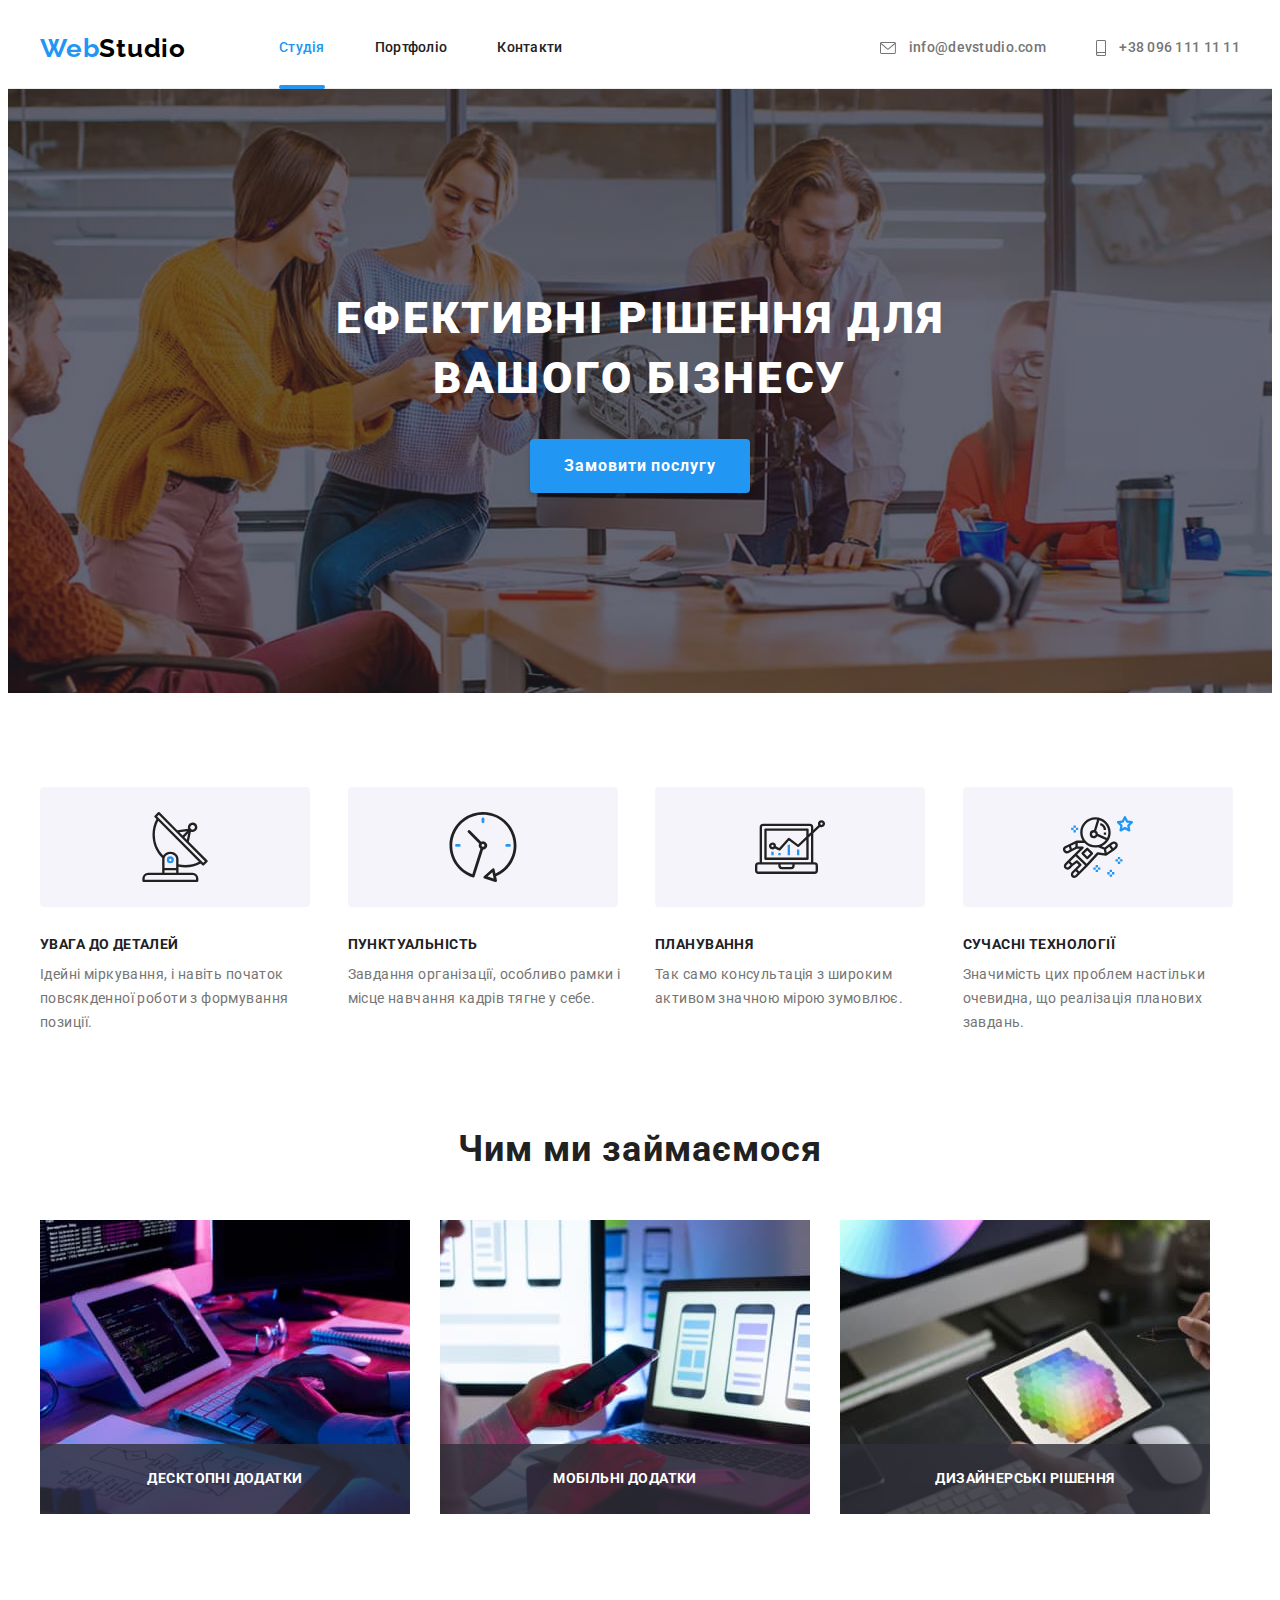
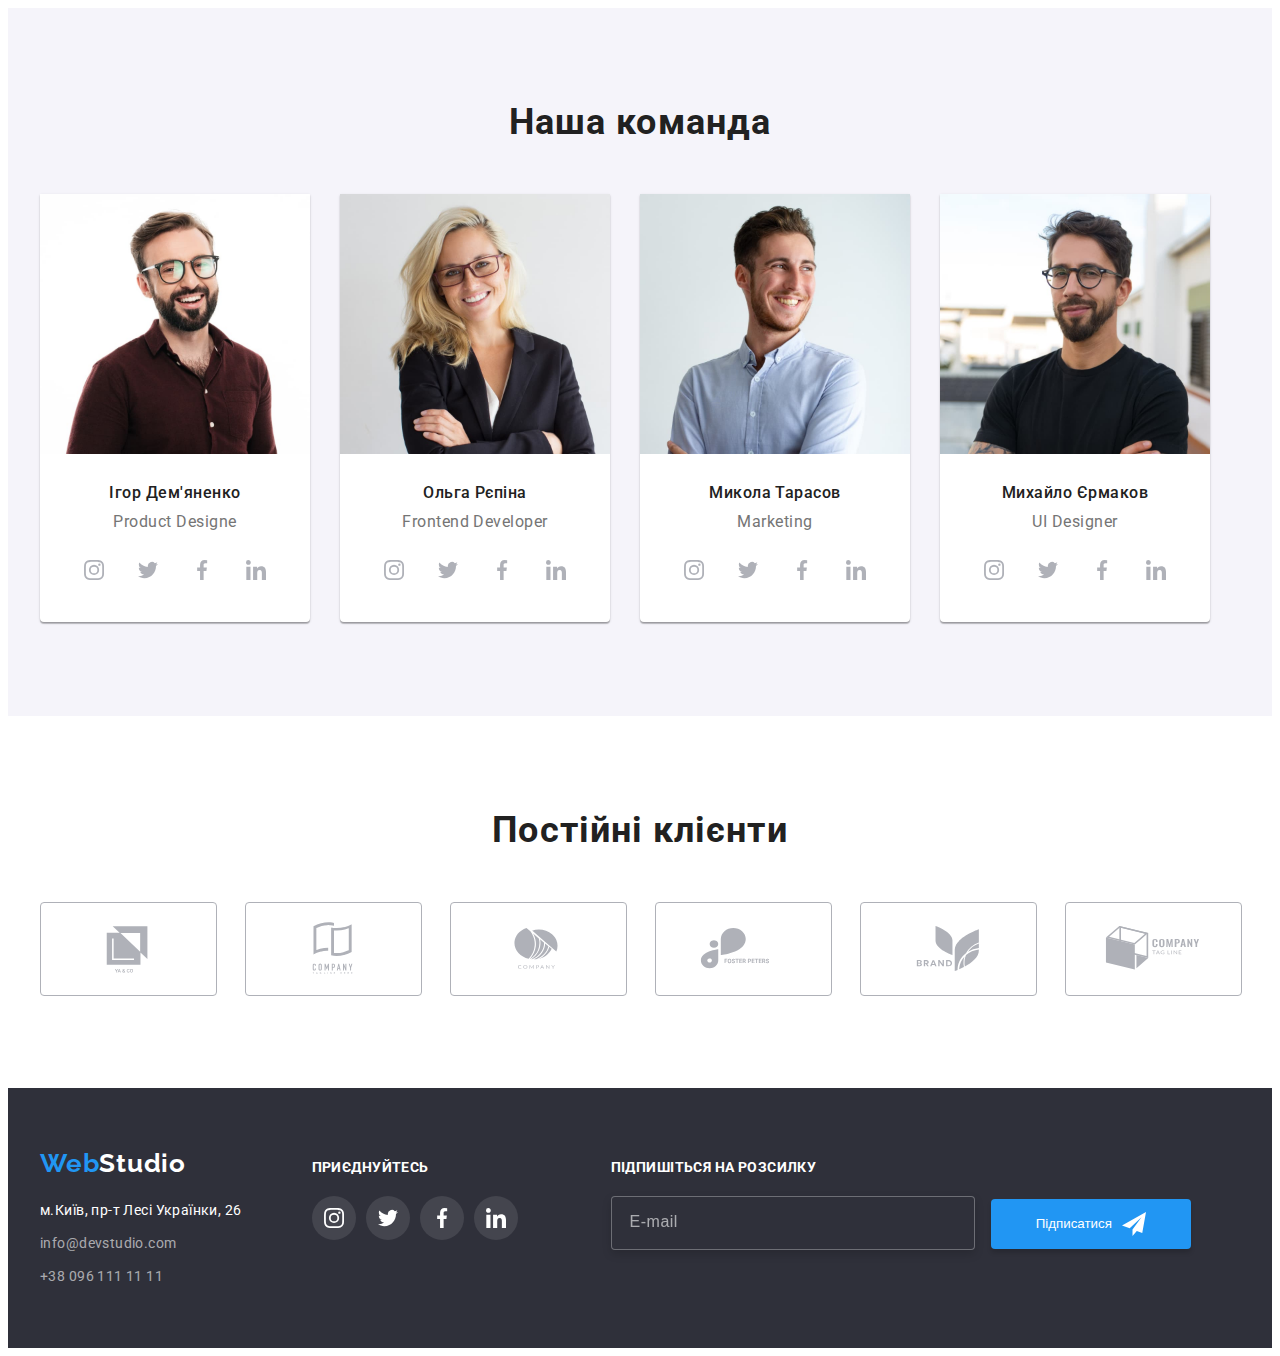
==== index.html @ 55f74453 "hw-06" ====
<!DOCTYPE html>
<html lang="uk">
  <head>
    <meta charset="UTF-8" />
    <meta http-equiv="X-UA-Compatible" content="IE=edge" />
    <meta name="viewport" content="width=device-width, initial-scale=1.0" />
    <title>Web Studio</title>
    <link
      href="https://fonts.googleapis.com/css2?family=Raleway:wght@700&family=Roboto:wght@400;500;700;900&display=swap"
      rel="stylesheet"
    />
    <link
      rel="stylesheet"
      href="https://cdnjs.cloudflare.com/ajax/libs/modern-normalize/1.1.0/modern-normalize.min.css"
      integrity="sha512-wpPYUAdjBVSE4KJnH1VR1HeZfpl1ub8YT/NKx4PuQ5NmX2tKuGu6U/JRp5y+Y8XG2tV+wKQpNHVUX03MfMFn9Q=="
      crossorigin="anonymous"
      referrerpolicy="no-referrer"
    />
    <link rel="stylesheet" href="./css/styles.css" />
  </head>

  <body>
    <header class="header">
      <div class="container header-container">
        <nav class="header-nav">
          <a href="./index.html" class="logo logo-header line">
            Web<span class="header-word">Studio</span></a
          >
          <ul class="site-nav list">
            <li><a href="./index.html" class="link current line">Студія</a></li>
            <li><a href="./portfolio.html" class="link line">Портфоліо</a></li>
            <li><a href="./contacts.html" class="link line">Контакти</a></li>
          </ul>
        </nav>
        <ul class="auth-nav list">
          <li>
            <a class="mail line" href="mailto:info@devstudio.com">
              <svg class="envelope" width="16" height="12">
                <use href="./imges/sprite.svg#icon-envelope"></use>
              </svg>
              info@devstudio.com</a
            >
          </li>
          <li>
            <a class="tel line" href="tel:+380961111111">
              <svg class="smartphone" width="10" height="16">
                <use href="./imges/sprite.svg#icon-smartphone"></use>
              </svg>
              +38 096 111 11 11</a
            >
          </li>
        </ul>
      </div>
    </header>
    <main>
      <section class="section hero">
        <div class="container">
          <h1 class="hero-title">Ефективні рішення для вашого бізнесу</h1>
          <button class="button-hero" type="button" data-modal-open>Замовити послугу</button>
        </div>
      </section>
      <section class="section">
        <div class="container">
          <h2 class="section-title visually-hidden">Наші переваги</h2>
          <ul class="feature-list list">
            <li class="feature-item">
              <div class="feature-icon">
                <svg class="icon">
                  <use href="./imges/sprite.svg#icon-antena"></use>
                </svg>
              </div>
              <h3 class="feature-title">УВАГА ДО ДЕТАЛЕЙ</h3>
              <p class="feature-text">
                Ідейні міркування, і навіть початок повсякденної роботи з формування позиції.
              </p>
            </li>
            <li class="feature-item">
              <div class="feature-icon">
                <svg class="icon">
                  <use href="./imges/sprite.svg#icon-clock"></use>
                </svg>
              </div>
              <h3 class="feature-title">ПУНКТУАЛЬНІСТЬ</h3>
              <p class="feature-text">
                Завдання організації, особливо рамки і місце навчання кадрів тягне у себе.
              </p>
            </li>
            <li class="feature-item">
              <div class="feature-icon">
                <svg class="icon">
                  <use href="./imges/sprite.svg#icon-diagram"></use>
                </svg>
              </div>
              <h3 class="feature-title">ПЛАНУВАННЯ</h3>
              <p class="feature-text">
                Так само консультація з широким активом значною мірою зумовлює.
              </p>
            </li>
            <li class="feature-item">
              <div class="feature-icon">
                <svg class="icon">
                  <use href="./imges/sprite.svg#icon-astronaut"></use>
                </svg>
              </div>
              <h3 class="feature-title">СУЧАСНІ ТЕХНОЛОГІЇ</h3>
              <p class="feature-text">
                Значимість цих проблем настільки очевидна, що реалізація планових завдань.
              </p>
            </li>
          </ul>
        </div>
      </section>
      <section class="section-work">
        <div class="container">
          <h2 class="section-title">Чим ми займаємося</h2>
          <ul class="work list">
            <li class="work-item">
              <img src="./imges/img-1.jpg" alt="Людина печатає на клавіатурі" width="370" />
              <div class="work-box">
                <p class="work-text">десктопні додатки</p>
              </div>
            </li>
            <li class="work-item">
              <img src="./imges/img-2.jpg" alt="Людина з телефоном" width="370" />
              <div class="work-box">
                <p class="work-text">мобільні додатки</p>
              </div>
            </li>
            <li class="work-item">
              <img src="./imges/img-3.jpg" alt="Людина працює з палитрою кольорів" width="370" />
              <div class="work-box">
                <p class="work-text">дизайнерські рішення</p>
              </div>
            </li>
          </ul>
        </div>
      </section>
      <section class="section section-team">
        <div class="container">
          <h2 class="section-title">Наша команда</h2>
          <ul class="team list">
            <li class="team-list">
              <img src="./imges/img-4.jpg" alt="Фото людини" width="270" />
              <div class="team-info">
                <h3 class="team-title">Ігор Дем'яненко</h3>
                <p class="team-text" lang="en">Product Designe</p>
                <ul class="team-social-list list">
                  <li class="team-social-item">
                    <a
                      href="#"
                      class="team-social-link line"
                      target="_blank"
                      rel="noopener noreferrer nofollow"
                    >
                      <svg class="team-social-icon" width="20" height="20">
                        <use href="./imges/sprite.svg#icon-instagram"></use>
                      </svg>
                    </a>
                  </li>
                  <li class="team-social-item">
                    <a
                      href="#"
                      class="team-social-link line"
                      target="_blank"
                      rel="noopener noreferrer nofollow"
                    >
                      <svg class="team-social-icon" width="20" height="20">
                        <use href="./imges/sprite.svg#icon-twitter"></use>
                      </svg>
                    </a>
                  </li>
                  <li class="team-social-item">
                    <a
                      href="#"
                      class="team-social-link line"
                      target="_blank"
                      rel="noopener noreferrer nofollow"
                    >
                      <svg class="team-social-icon" width="20" height="20">
                        <use href="./imges/sprite.svg#icon-facebook"></use>
                      </svg>
                    </a>
                  </li>
                  <li class="team-social-item">
                    <a
                      href="#"
                      class="team-social-link line"
                      target="_blank"
                      rel="noopener noreferrer nofollow"
                    >
                      <svg class="team-social-icon" width="20" height="20">
                        <use href="./imges/sprite.svg#icon-linkedin"></use>
                      </svg>
                    </a>
                  </li>
                </ul>
              </div>
            </li>
            <li class="team-list">
              <img src="./imges/img-5.jpg" alt="Фото людини" width="270" />
              <div class="team-info">
                <h3 class="team-title">Ольга Рєпіна</h3>
                <p class="team-text" lang="en">Frontend Developer</p>
                <ul class="team-social-list list">
                  <li class="team-social-item">
                    <a
                      href="#"
                      class="team-social-link line"
                      target="_blank"
                      rel="noopener noreferrer nofollow"
                    >
                      <svg class="team-social-icon" width="20" height="20">
                        <use href="./imges/sprite.svg#icon-instagram"></use>
                      </svg>
                    </a>
                  </li>
                  <li class="team-social-item">
                    <a
                      href="#"
                      class="team-social-link line"
                      target="_blank"
                      rel="noopener noreferrer nofollow"
                    >
                      <svg class="team-social-icon" width="20" height="20">
                        <use href="./imges/sprite.svg#icon-twitter"></use>
                      </svg>
                    </a>
                  </li>
                  <li class="team-social-item">
                    <a
                      href="#"
                      class="team-social-link line"
                      target="_blank"
                      rel="noopener noreferrer nofollow"
                    >
                      <svg class="team-social-icon" width="20" height="20">
                        <use href="./imges/sprite.svg#icon-facebook"></use>
                      </svg>
                    </a>
                  </li>
                  <li class="team-social-item">
                    <a
                      href="#"
                      class="team-social-link line"
                      target="_blank"
                      rel="noopener noreferrer nofollow"
                    >
                      <svg class="team-social-icon" width="20" height="20">
                        <use href="./imges/sprite.svg#icon-linkedin"></use>
                      </svg>
                    </a>
                  </li>
                </ul>
              </div>
            </li>
            <li class="team-list">
              <img src="./imges/img-6.jpg" alt="Фото людини" width="270" />
              <div class="team-info">
                <h3 class="team-title">Микола Тарасов</h3>
                <p class="team-text" lang="en">Marketing</p>
                <ul class="team-social-list list">
                  <li class="team-social-item">
                    <a
                      href="#"
                      class="team-social-link line"
                      target="_blank"
                      rel="noopener noreferrer nofollow"
                    >
                      <svg class="team-social-icon" width="20" height="20">
                        <use href="./imges/sprite.svg#icon-instagram"></use>
                      </svg>
                    </a>
                  </li>
                  <li class="team-social-item">
                    <a
                      href="#"
                      class="team-social-link line"
                      target="_blank"
                      rel="noopener noreferrer nofollow"
                    >
                      <svg class="team-social-icon" width="20" height="20">
                        <use href="./imges/sprite.svg#icon-twitter"></use>
                      </svg>
                    </a>
                  </li>
                  <li class="team-social-item">
                    <a
                      href="#"
                      class="team-social-link line"
                      target="_blank"
                      rel="noopener noreferrer nofollow"
                    >
                      <svg class="team-social-icon" width="20" height="20">
                        <use href="./imges/sprite.svg#icon-facebook"></use>
                      </svg>
                    </a>
                  </li>
                  <li class="team-social-item">
                    <a
                      href="#"
                      class="team-social-link line"
                      target="_blank"
                      rel="noopener noreferrer nofollow"
                    >
                      <svg class="team-social-icon" width="20" height="20">
                        <use href="./imges/sprite.svg#icon-linkedin"></use>
                      </svg>
                    </a>
                  </li>
                </ul>
              </div>
            </li>
            <li class="team-list">
              <img src="./imges/img-7.jpg" alt="Фото людини" width="270" />
              <div class="team-info">
                <h3 class="team-title">Михайло Єрмаков</h3>
                <p class="team-text" lang="en">UI Designer</p>
                <ul class="team-social-list list">
                  <li class="team-social-item">
                    <a
                      href="#"
                      class="team-social-link line"
                      target="_blank"
                      rel="noopener noreferrer nofollow"
                    >
                      <svg class="team-social-icon" width="20" height="20">
                        <use href="./imges/sprite.svg#icon-instagram"></use>
                      </svg>
                    </a>
                  </li>
                  <li class="team-social-item">
                    <a
                      href="#"
                      class="team-social-link line"
                      target="_blank"
                      rel="noopener noreferrer nofollow"
                    >
                      <svg class="team-social-icon" width="20" height="20">
                        <use href="./imges/sprite.svg#icon-twitter"></use>
                      </svg>
                    </a>
                  </li>
                  <li class="team-social-item">
                    <a
                      href="#"
                      class="team-social-link line"
                      target="_blank"
                      rel="noopener noreferrer nofollow"
                    >
                      <svg class="team-social-icon" width="20" height="20">
                        <use href="./imges/sprite.svg#icon-facebook"></use>
                      </svg>
                    </a>
                  </li>
                  <li class="team-social-item">
                    <a
                      href="#"
                      class="team-social-link line"
                      target="_blank"
                      rel="noopener noreferrer nofollow"
                    >
                      <svg class="team-social-icon" width="20" height="20">
                        <use href="./imges/sprite.svg#icon-linkedin"></use>
                      </svg>
                    </a>
                  </li>
                </ul>
              </div>
            </li>
          </ul>
        </div>
      </section>
      <section class="section">
        <div class="container">
          <h2 class="section-title">Постійні клієнти</h2>
          <ul class="logo-list list">
            <li class="logo-item">
              <a href="#" class="logo-link line" target="_blank" rel="noopener noreferrer nofollow">
                <svg class="logo-icon" width="106" height="60">
                  <use href="./imges/sprite.svg#icon-logo-1"></use>
                </svg>
              </a>
            </li>
            <li class="logo-item">
              <a href="#" class="logo-link line" target="_blank" rel="noopener noreferrer nofollow">
                <svg class="logo-icon" width="106" height="60">
                  <use href="./imges/sprite.svg#icon-logo-2"></use>
                </svg>
              </a>
            </li>
            <li class="logo-item">
              <a href="#" class="logo-link line" target="_blank" rel="noopener noreferrer nofollow">
                <svg class="logo-icon" width="106" height="60">
                  <use href="./imges/sprite.svg#icon-logo-3"></use>
                </svg>
              </a>
            </li>
            <li class="logo-item">
              <a href="#" class="logo-link line" target="_blank" rel="noopener noreferrer nofollow">
                <svg class="logo-icon" width="106" height="60">
                  <use href="./imges/sprite.svg#icon-logo-4"></use>
                </svg>
              </a>
            </li>
            <li class="logo-item">
              <a href="#" class="logo-link line" target="_blank" rel="noopener noreferrer nofollow">
                <svg class="logo-icon" width="106" height="60">
                  <use href="./imges/sprite.svg#icon-logo-5"></use>
                </svg>
              </a>
            </li>
            <li class="logo-item">
              <a href="#" class="logo-link line" target="_blank" rel="noopener noreferrer nofollow">
                <svg class="logo-icon" width="106" height="60">
                  <use href="./imges/sprite.svg#icon-logo-6"></use>
                </svg>
              </a>
            </li>
          </ul>
        </div>
      </section>
    </main>
    <footer class="footer">
      <div class="container footer-container">
        <div>
          <a class="logo line" href="./index.html">Web<span class="footer-word">Studio</span></a>
          <address class="address">
            <ul class="list">
              <li>
                <a
                  class="address-link line"
                  href="https://goo.gl/maps/1GSmGexWiPhAissd9"
                  target="_blank"
                  rel="noopener noreferrer nofollow"
                >
                  м.Київ, пр-т Лесі Українки, 26
                </a>
              </li>
              <li>
                <a class="address-mail line" href="mailto:info@devstudio.com">info@devstudio.com</a>
              </li>
              <li>
                <a class="address-tel line" href="tel:+380961111111">+38 096 111 11 11</a>
              </li>
            </ul>
          </address>
        </div>
        <div class="footer-social">
          <h3 class="footer-title">Приєднуйтесь</h3>
          <ul class="footer-social-list list">
            <li class="footer-social-item">
              <a
                href="#"
                class="footer-social-link line"
                target="_blank"
                rel="noopener noreferrer nofollow"
              >
                <svg class="footer-social-icon" width="20" height="20">
                  <use href="./imges/sprite.svg#icon-instagram"></use>
                </svg>
              </a>
            </li>
            <li class="footer-social-item">
              <a
                href="#"
                class="footer-social-link line"
                target="_blank"
                rel="noopener noreferrer nofollow"
              >
                <svg class="footer-social-icon" width="20" height="20">
                  <use href="./imges/sprite.svg#icon-twitter"></use>
                </svg>
              </a>
            </li>
            <li class="footer-social-item">
              <a
                href="#"
                class="footer-social-link line"
                target="_blank"
                rel="noopener noreferrer nofollow"
              >
                <svg class="footer-social-icon" width="20" height="20">
                  <use href="./imges/sprite.svg#icon-facebook"></use>
                </svg>
              </a>
            </li>
            <li class="footer-social-item">
              <a
                href="#"
                class="footer-social-link line"
                target="_blank"
                rel="noopener noreferrer nofollow"
              >
                <svg class="footer-social-icon" width="20" height="20">
                  <use href="./imges/sprite.svg#icon-linkedin"></use>
                </svg>
              </a>
            </li>
          </ul>
        </div>
        <div class="footer-mail">
          <h3 class="footer-title">Підпишіться на розсилку</h3>
          <form class="online-form">
            <input type="email" placeholder="E-mail" class="input-online" name="online-name" />
            <button type="submit" class="btn-online">
              Підписатися
              <svg class="icon-online" width="24" height="24">
                <use href="./imges/sprite.svg#icon-send"></use>
              </svg>
            </button>
          </form>
        </div>
      </div>
    </footer>
    <div class="backdrop is-hidden" data-modal>
      <div class="modal">
        <button type="button" class="modal-close" data-modal-close>
          <svg class="modal-icon" width="18" height="18">
            <use href="./imges/sprite.svg#icon-close"></use>
          </svg>
        </button>
        <p class="modal-title">Залиште свої дані, ми вам передзвонимо</p>
        <form class="modal-form">
          <div class="modal-field">
            <label for="user-name" class="input-label">Ім'я</label>
            <div class="modal-wrap">
              <input type="text" class="modal-input" name="user-name" id="user-name" required />
              <svg class="modal-input-icon" width="18" height="18">
                <use href="./imges/sprite.svg#icon-person"></use>
              </svg>
            </div>
          </div>
          <div class="modal-field">
            <label for="user-tel" class="input-label">Телефон</label>
            <div class="modal-wrap">
              <input type="tel" class="modal-input" name="user-tel" id="user-tel" required />
              <svg class="modal-input-icon" width="18" height="18">
                <use href="./imges/sprite.svg#icon-phone"></use>
              </svg>
            </div>
          </div>
          <div class="modal-field">
            <label for="user-email" class="input-label">Пошта</label>
            <div class="modal-wrap">
              <input type="email" class="modal-input" name="user-email" id="user-email" required />
              <svg class="modal-input-icon" width="18" height="18">
                <use href="./imges/sprite.svg#icon-email"></use>
              </svg>
            </div>
          </div>
          <div class="modal-field-comment">
            <label for="user-comment" class="input-label">Коментар</label>
            <textarea
              name="user-comment"
              class="modal-comment"
              id="user-comment"
              placeholder="Введіть текст"
            ></textarea>
          </div>
          <div class="modal-check">
            <label class="label-check">
              <input type="checkbox" class="input-check visually-hidden" name="check" />
              <svg class="icon-check" width="16" height="15">
                <use href="./imges/sprite.svg#icon-check"></use>
              </svg>
              <span
                >Погоджуюся з розсилкою та приймаю
                <a href="#" target="_blank" class="check-link">Умови договору</a></span
              >
            </label>
          </div>
          <button type="submit" class="modal-btn">Відправити</button>
        </form>
      </div>
    </div>
    <script src="./js/modal.js"></script>
  </body>
</html>
---- css/styles.css ----
:root {
  /* основной цвет текста */
  --primary-text-color: #757575;

  /* основной цвет заголовка */
  --title-text-color: #212121;

  /* основные белый и черный цвет */
  --primary-white-color: #ffffff;
  --primary-black-color: #000000;

  /* акцент */
  --accent-color: #2196f3;

  /* цвет фона хедера */
  --top-line-bg-color: #ffffff;

  /* вторичный цвет фона */
  --second-bg-color: #f5f4fa;

  /* цвет фона hero и футера */
  --hero-footer-bg-color: #2f303a;

  /* второй цвет фона */
  --bg-hero: #c4c4c4;

  /* цвет текста футера */
  --color-text-footer: rgba(255, 255, 255, 0.6);

  /* фон актиной кнопки */
  --active-bg-color: #188ce8;

  /* border color */
  --border-color: #eeeeee;

  /* border line color */
  --line-color: #ececec;

  /* Background-icon */
  --background-icon: #afb1b8;
}

body {
  font-family: 'Roboto', sans-serif;
  color: var(--primary-text-color);
  background-color: var(--primary-white-color);
}

p,
h1,
h2,
h3,
h4,
h5,
h6 {
  margin: 0;
}

ul,
ol {
  margin: 0;
  padding-left: 0;
}

button {
  cursor: pointer;
}

address {
  font-style: normal;
}

img {
  display: block;
  max-width: 100%;
  height: auto;
}

.list {
  list-style: none;
}

.line {
  text-decoration: none;
}

.visually-hidden {
  position: absolute;
  white-space: nowrap;
  width: 1px;
  height: 1px;
  overflow: hidden;
  border: 0;
  padding: 0;
  clip: rect(0 0 0 0);
  clip-path: inset(50%);
  margin: -1px;
}

.container {
  width: 1200px;
  padding-left: 15px;
  padding-right: 15px;
  margin: 0 auto;
}

.section {
  padding-top: 94px;
  padding-bottom: 94px;
}

/*----------Sections-title----------*/
.section-title {
  font-size: 36px;
  font-weight: 700;
  line-height: 1.16;
  text-align: center;
  letter-spacing: 0.03em;
  color: var(--title-text-color);
  margin-bottom: 50px;
}

/*----------цвет логотипа в хедере и футере----------*/
.logo {
  font-family: 'Raleway', sans-serif;
  font-weight: 700;
  font-size: 26px;
  line-height: 1.19;
  letter-spacing: 0.03em;
  color: var(--accent-color);
}

.header-word {
  color: var(--primary-black-color);
}

.footer-word {
  color: var(--primary-white-color);
}

/*----------Site nav, auth nav----------*/
.header-container {
  display: flex;
  align-items: center;
  justify-content: space-between;
}

.header {
  border-bottom: 1px solid var(--line-color);
}

.header-nav {
  display: flex;
  align-items: center;
}

.site-nav,
.auth-nav {
  display: flex;
  align-items: center;
  gap: 50px;
}

.site-nav {
  margin-left: 93px;
}

.link,
.mail,
.tel {
  display: block;
  padding-top: 32px;
  padding-bottom: 32px;
  font-style: normal;
  font-weight: 500;
  font-size: 14px;
  line-height: 1.14;
  letter-spacing: 0.02em;
  transition: color 250ms cubic-bezier(0.4, 0, 0.2, 1);
}

.link {
  color: var(--title-text-color);
  position: relative;
  text-decoration: none;
}

.link::after {
  content: '';
  position: absolute;
  display: block;
  left: 0;
  bottom: -1px;
  width: 100%;
  height: 4px;
  background-color: var(--accent-color);
  border-radius: 2px;
  opacity: 0;
  transition: opacity 250ms cubic-bezier(0.4, 0, 0.2, 1);
}

.link:hover::after {
  opacity: 1;
}

.link.current.link::after {
  opacity: 1;
}

.mail,
.tel {
  color: var(--primary-text-color);
}

.link:hover,
.link:focus,
.mail:hover,
.mail:focus,
.tel:hover,
.tel:focus {
  color: var(--accent-color);
}

.link.current,
.mail.current,
.tel.current {
  color: var(--accent-color);
}

.envelope,
.smartphone {
  margin-right: 10px;
  vertical-align: middle;
  fill: currentColor;
}

/*----------Hero----------*/
.hero {
  background-image: linear-gradient(to right, rgba(47, 48, 58, 0.4), rgba(47, 48, 58, 0.4)),
    url('../imges/hero.jpg');
  background-color: var(--bg-hero);
  max-width: 1600px;
  padding-top: 200px;
  padding-bottom: 200px;
  margin: 0 auto;
  background-position: center;
  background-repeat: no-repeat;
  background-size: cover;
  text-align: center;
}

.hero-title {
  max-width: 696px;
  margin-left: auto;
  margin-right: auto;
  margin-bottom: 30px;
  font-weight: 900;
  font-size: 44px;
  line-height: 1.36;
  letter-spacing: 0.06em;
  text-transform: uppercase;
  color: var(--primary-white-color);
}

.button-hero {
  font-family: inherit;
  font-weight: 700;
  font-size: 16px;
  line-height: 30px;
  letter-spacing: 0.06em;
  box-shadow: 0px 4px 4px rgba(0, 0, 0, 0.15);
  border-radius: 4px;
  color: var(--primary-white-color);
  background-color: var(--accent-color);
  padding: 10px 32px;
  border-color: transparent;
  transition: background-color 250ms cubic-bezier(0.4, 0, 0.2, 1),
    color 250ms cubic-bezier(0.4, 0, 0.2, 1);
}

.button-hero:hover,
.button-hero:focus {
  background-color: var(--active-bg-color);
}

/*----------Feature----------*/
.feature-list {
  display: flex;
  gap: 30px;
}

.feature-item {
  flex-basis: calc((100% - 3 * 30px) / 4);
}

.feature-icon {
  display: flex;
  width: 270px;
  height: 120px;
  background: var(--second-bg-color);
  border-radius: 4px;
  justify-content: center;
  align-items: center;
}

.icon {
  width: 70px;
  height: 70px;
}

.feature-title {
  font-size: 14px;
  font-weight: 700;
  line-height: 1.14;
  letter-spacing: 0.03em;
  text-transform: uppercase;
  color: var(--title-text-color);
  margin-top: 30px;
  margin-bottom: 10px;
}

.feature-text {
  font-size: 14px;
  line-height: 1.71;
  letter-spacing: 0.03em;
  color: var(--primary-text-color);
}

/*----------Work----------*/
.section-work {
  padding-bottom: 94px;
}

.work {
  display: flex;
  gap: 30px;
}

.work-item {
  position: relative;
}

.work-box {
  position: absolute;
  bottom: 0;
  width: 370px;
  height: 70px;
  background: rgba(47, 48, 58, 0.8);
}

.work-text {
  font-weight: 700;
  font-size: 14px;
  line-height: 1.14;
  text-align: center;
  letter-spacing: 0.03em;
  text-transform: uppercase;
  color: var(--top-line-bg-color);
  padding-top: 27px;
}

/*----------Team----------*/
.section-team {
  background-color: var(--second-bg-color);
}

.team {
  display: flex;
  gap: 30px;
}

.team-list {
  background-color: var(--primary-white-color);
  box-shadow: 0px 1px 3px rgba(0, 0, 0, 0.12), 0px 1px 1px rgba(0, 0, 0, 0.14),
    0px 2px 1px rgba(0, 0, 0, 0.2);
  border-radius: 0px 0px 4px 4px;
}

.team-title {
  font-weight: 500;
  font-size: 16px;
  line-height: 1.18;
  text-align: center;
  letter-spacing: 0.03em;
  color: var(--title-text-color);
  margin-bottom: 10px;
}

.team-text {
  font-size: 16px;
  line-height: 1.18;
  text-align: center;
  letter-spacing: 0.03em;
  color: var(--primary-text-color);
  margin-bottom: 16px;
}

.team-info {
  padding-top: 30px;
  padding-bottom: 30px;
}

.team-social-list {
  display: flex;
  justify-content: center;
  gap: 10px;
}

.team-social-item {
  width: 44px;
  height: 44px;
}

.team-social-link {
  width: 100%;
  height: 100%;
  background: var(--top-line-bg-color);
  border-radius: 50%;
  display: flex;
  justify-content: center;
  align-items: center;
  transition: background-color 250ms cubic-bezier(0.4, 0, 0.2, 1);
}

.team-social-icon {
  fill: var(--background-icon);
  transition: fill 250ms cubic-bezier(0.4, 0, 0.2, 1);
}

.team-social-link:hover,
.team-social-link:focus {
  background-color: var(--accent-color);
}

.team-social-link:hover .team-social-icon,
.team-social-link:focus .team-social-icon {
  fill: var(--top-line-bg-color);
}

/*----------Постійні клієнти----------*/
.logo-list {
  display: flex;
  gap: 30px;
}

.logo-item {
  width: calc((100% - 150px) / 6);
  height: 92px;
}

.logo-link {
  width: 100%;
  height: 100%;
  border: 1px solid var(--background-icon);
  border-radius: 4px;
  display: flex;
  justify-content: center;
  align-items: center;
  transition: border-color 250ms cubic-bezier(0.4, 0, 0.2, 1);
}

.logo-icon {
  fill: var(--background-icon);
  transition: fill 250ms cubic-bezier(0.4, 0, 0.2, 1);
}

.logo-link:hover,
.logo-link:focus {
  border-color: var(--accent-color);
}

.logo-link:hover .logo-icon,
.logo-link:focus .logo-icon {
  fill: var(--accent-color);
}

/*----------Footer----------*/
.footer {
  background-color: var(--hero-footer-bg-color);
  padding-top: 60px;
  padding-bottom: 60px;
}

.address {
  margin-top: 20px;
}

.address-link {
  display: inline-block;
  font-size: 14px;
  line-height: 1.71;
  letter-spacing: 0.03em;
  color: var(--primary-white-color);
  transition: color 250ms cubic-bezier(0.4, 0, 0.2, 1);
}

.address-link:hover,
.address-link:focus {
  color: var(--accent-color);
}

.address-mail,
.address-tel {
  display: inline-block;
  font-size: 14px;
  line-height: 1.71;
  letter-spacing: 0.03em;
  color: var(--color-text-footer);
  margin-top: 9px;
  transition: color 250ms cubic-bezier(0.4, 0, 0.2, 1);
}

.address-mail:hover,
.address-tel:hover,
.address-mail:focus,
.address-tel:focus {
  color: var(--accent-color);
}

.footer-container {
  display: flex;
  flex-wrap: wrap;
  align-items: baseline;
}

.footer-social {
  margin-left: 70px;
}

.footer-title {
  font-weight: 700;
  font-size: 14px;
  line-height: 1.14;
  letter-spacing: 0.03em;
  text-transform: uppercase;
  color: var(--primary-white-color);
  margin-bottom: 20px;
}

.footer-social-list {
  display: flex;
}

.footer-social-item {
  margin-right: 10px;
}

.footer-social-item:last-child {
  margin-right: 0;
}

.footer-social-link {
  display: block;
  padding: 12px;
  border-radius: 50%;
  color: var(--primary-white-color);
  background: rgba(255, 255, 255, 0.1);
  transition: background-color 250ms cubic-bezier(0.4, 0, 0.2, 1);
}

.footer-social-icon {
  display: block;
  fill: currentColor;
}

.footer-social-link:hover,
.footer-social-link:focus {
  background-color: var(--accent-color);
}

.footer-mail {
  margin-left: 93px;
}

.input-online {
  width: 358px;
  height: 50px;
  border: 1px solid rgba(255, 255, 255, 0.3);
  filter: drop-shadow(0px 4px 4px rgba(0, 0, 0, 0.15));
  border-radius: 4px;
  margin-right: 12px;
  background-color: var(--hero-footer-bg-color);
  cursor: pointer;
}

.input-online::placeholder {
  font-size: 16px;
  line-height: 1.25;
  display: flex;
  align-items: center;
  padding-left: 16px;
  letter-spacing: 0.03em;
  color: rgba(255, 255, 255, 0.6);
}

.btn-online {
  min-width: 200px;
  height: 50px;
  background-color: var(--accent-color);
  color: var(--primary-white-color);
  box-shadow: 0px 4px 4px rgba(0, 0, 0, 0.15);
  border-radius: 4px;
  border: none;
  transition: background-color 250ms cubic-bezier(0.4, 0, 0.2, 1);
}

.btn-online:hover,
.btn-online:focus {
  background-color: var(--active-bg-color);
}

.icon-online {
  vertical-align: middle;
  margin-left: 6px;
  width: 24px;
  height: 24px;
}

/* ----------Portfolio filter---------- */
.filter {
  display: flex;
  justify-content: center;
  gap: 8px;
  margin-bottom: 50px;
}

.button-filter {
  font-family: inherit;
  font-weight: 500;
  font-size: 16px;
  line-height: 26px;
  text-align: center;
  letter-spacing: 0.03em;
  color: var(--title-text-color);
  background-color: var(--second-bg-color);
  border-radius: 4px;
  border-color: transparent;
  padding: 6px 22px;
  transition: color 250ms cubic-bezier(0.4, 0, 0.2, 1),
    background-color 250ms cubic-bezier(0.4, 0, 0.2, 1),
    box-shadow 250ms cubic-bezier(0.4, 0, 0.2, 1);
}

.button-filter:hover,
.button-filter:focus,
.button-filter:active {
  color: var(--primary-white-color);
  background-color: var(--accent-color);
  box-shadow: 0px 3px 1px rgba(0, 0, 0, 0.1), 0px 1px 2px rgba(0, 0, 0, 0.08),
    0px 2px 2px rgba(0, 0, 0, 0.12);
}

.button-filter.current {
  font-weight: 500;
  font-size: 16px;
  line-height: 26px;
  text-align: center;
  letter-spacing: 0.03em;
  color: var(--primary-white-color);
  background-color: var(--accent-color);
}

/*----------Portfolio project----------*/
.project {
  display: flex;
  flex-wrap: wrap;
  gap: 30px;
}

.project-cart {
  flex-basis: calc((100% - 2 * 30px) / 3);
}

.project-cart:hover .project-info {
  transform: translateY(0);
}

.project-cart-link {
  display: block;
  transition: box-shadow 250ms cubic-bezier(0.4, 0, 0.2, 1);
}

.project-cart-link:hover,
.project-cart-link:focus {
  box-shadow: 0px 1px 1px rgba(0, 0, 0, 0.12), 0px 4px 4px rgba(0, 0, 0, 0.06),
    1px 4px 6px rgba(0, 0, 0, 0.16);
}

.project-top-info {
  position: relative;
  overflow: hidden;
}

.project-info {
  position: absolute;
  top: 0;
  padding: 63px 24px;
  font-style: normal;
  font-weight: 400;
  font-size: 18px;
  line-height: 1.56;
  letter-spacing: 0.03em;
  color: var(--top-line-bg-color);
  background-color: rgba(33, 150, 243, 0.9);
  height: 100%;
  transform: translateY(100%);
  transition: transform 250ms cubic-bezier(0.4, 0, 0.2, 1);
  overflow: auto;
}

.project-title {
  font-weight: 700;
  font-size: 18px;
  line-height: 2;
  letter-spacing: 0.06em;
  color: var(--title-text-color);
}

.project-text {
  font-size: 16px;
  line-height: 1.8;
  letter-spacing: 0.03em;
  color: var(--primary-text-color);
  margin-top: 4px;
}

.text-border {
  border-left: 1px solid var(--border-color);
  border-right: 1px solid var(--border-color);
  border-bottom: 1px solid var(--border-color);
  padding: 20px 24px;
}

.backdrop {
  width: 100%;
  height: 100%;
  background-color: rgba(0, 0, 0, 0.2);
  position: fixed;
  top: 0;
  transition: opacity 250ms cubic-bezier(0.4, 0, 0.2, 1),
    visibility 250ms cubic-bezier(0.4, 0, 0.2, 1);
}
.modal {
  width: 528px;
  min-height: 581px;
  position: absolute;
  top: 50%;
  left: 50%;
  padding: 40px;
  transform: translate(-50%, -50%);
  background-color: var(--top-line-bg-color);
  box-shadow: 0px 1px 3px rgba(0, 0, 0, 0.12), 0px 1px 1px rgba(0, 0, 0, 0.14),
    0px 2px 1px rgba(0, 0, 0, 0.2);
  border-radius: 4px;
  transition: transform 250ms cubic-bezier(0.4, 0, 0.2, 1);
}

.backdrop.is-hidden .modal {
  transform: translate(-50%, -50%) scale(0);
}

.modal-close {
  width: 30px;
  height: 30px;
  background-color: var(--top-line-bg-color);
  border: 1px solid rgba(0, 0, 0, 0.1);
  border-radius: 50%;
  position: absolute;
  top: 8px;
  right: 8px;
  display: flex;
  align-items: center;
  justify-content: center;
  cursor: pointer;
  transition: background-color 250ms cubic-bezier(0.4, 0, 0.2, 1);
}

.modal-icon {
  fill: var(--primary-black-color);
  transition: fill 250ms cubic-bezier(0.4, 0, 0.2, 1);
}

.modal-close:hover .modal-icon,
.modal-close:focus .modal-icon {
  fill: var(--accent-color);
}

.is-hidden {
  opacity: 0;
  visibility: hidden;
  pointer-events: none;
}

.modal-title {
  font-style: normal;
  font-weight: 700;
  font-size: 20px;
  line-height: 1.15;
  text-align: center;
  letter-spacing: 0.03em;
  color: var(--title-text-color);
  margin-bottom: 12px;
}

.modal-field {
  margin-bottom: 10px;
}

.modal-wrap {
  position: relative;
}

.modal-input {
  width: 100%;
  height: 40px;
  border: 1px solid rgba(33, 33, 33, 0.2);
  border-radius: 4px;
  font-size: 15px;
  padding-left: 42px;
  outline: transparent;
  transition: border-color 250ms cubic-bezier(0.4, 0, 0.2, 1);
  cursor: pointer;
}

.modal-input:focus {
  border-color: var(--accent-color);
}

.input-label {
  display: block;
  margin-bottom: 4px;
  font-size: 12px;
  line-height: 14px;
  letter-spacing: 0.01em;
  color: var(--primary-text-color);
}

.modal-input-icon {
  position: absolute;
  left: 12px;
  top: 50%;
  transform: translateY(-50%);
  fill: var(--title-text-color);
  transition: fill 250ms cubic-bezier(0.4, 0, 0.2, 1);
}

.modal-input:focus + .modal-input-icon {
  fill: var(--accent-color);
}

.modal-field-comment {
  margin-bottom: 20px;
}

.modal-comment {
  box-sizing: border-box;
  width: 100%;
  height: 120px;
  border: 1px solid rgba(33, 33, 33, 0.2);
  border-radius: 4px;
  padding: 12px 16px;
  resize: none;
  color: var(--primary-black-color);
  outline: transparent;
  transition: border-color 250ms cubic-bezier(0.4, 0, 0.2, 1);
  cursor: pointer;
}

.modal-comment:focus {
  border-color: var(--accent-color);
}

.modal-comment::placeholder {
  font-size: 12px;
  line-height: 14px;
  letter-spacing: 0.01em;
  color: rgba(117, 117, 117, 0.5);
}

.modal-check {
  margin-bottom: 30px;
  padding-left: 14px;
}

.input-check {
  transition: border-color 250ms cubic-bezier(0.4, 0, 0.2, 1);
}

.label-check {
  display: flex;
  align-items: center;
  font-size: 14px;
  line-height: 1.71;
  letter-spacing: 0.03em;
  color: var(--primary-text-color);
}

.icon-check {
  margin-right: 7px;
  border: 0.2px solid var(--title-text-color);
  border-radius: 2px;
  fill: var(--primary-white-color);
  transition: fill 250ms cubic-bezier(0.4, 0, 0.2, 1),
    border-color 250ms cubic-bezier(0.4, 0, 0.2, 1);
}

.input-check:checked + .icon-check {
  border-color: var(--accent-color);
  fill: var(--accent-color);
}

.input-check:focus + .icon-check {
  border-color: var(--accent-color);
}

.check-link {
  color: var(--accent-color);
}

.modal-btn {
  display: block;
  margin-left: auto;
  margin-right: auto;
  padding: 10px 52px;
  font-style: normal;
  font-weight: 700;
  font-size: 16px;
  line-height: 30px;
  letter-spacing: 0.06em;
  color: var(--primary-white-color);
  background-color: var(--accent-color);
  border-color: transparent;
  box-shadow: 0px 4px 4px rgba(0, 0, 0, 0.15);
  border-radius: 4px;
  transition: background-color 250ms cubic-bezier(0.4, 0, 0.2, 1);
}

.modal-btn:hover,
.modal-btn:focus {
  background-color: var(--active-bg-color);
}
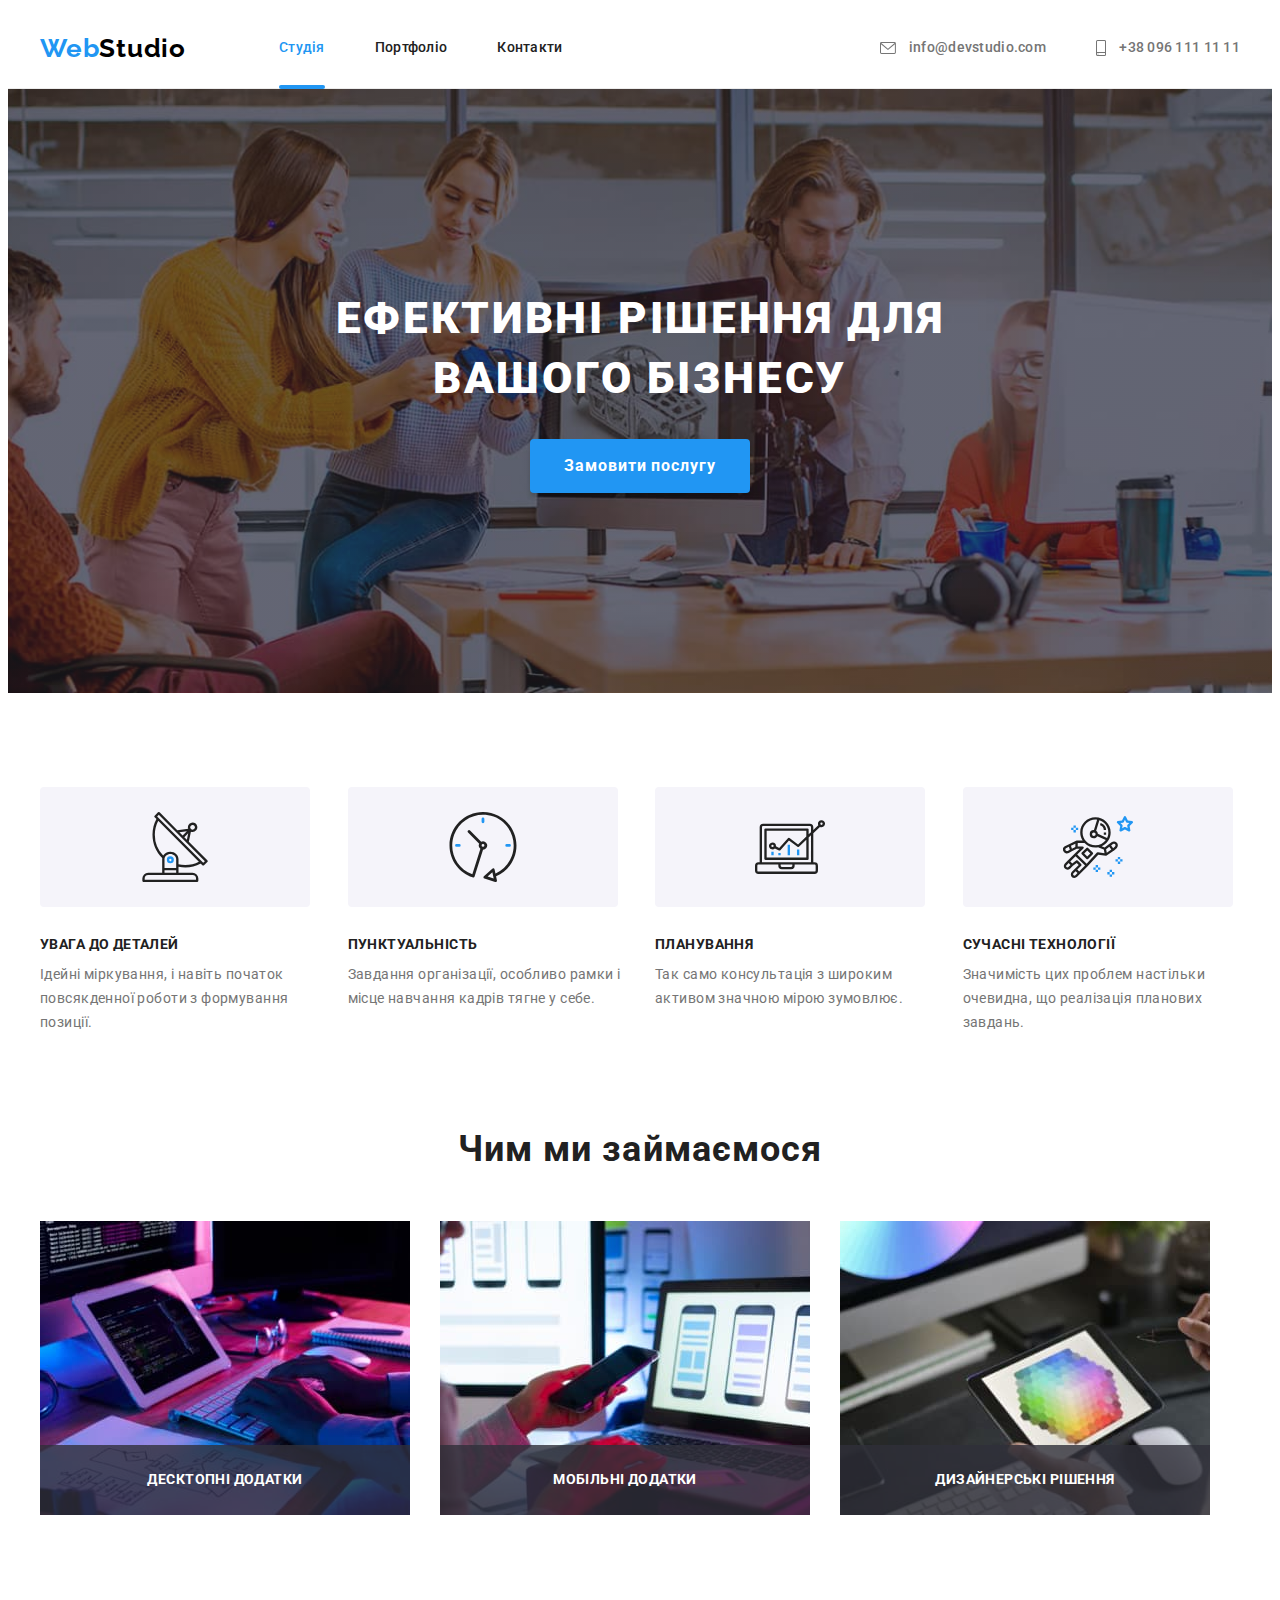
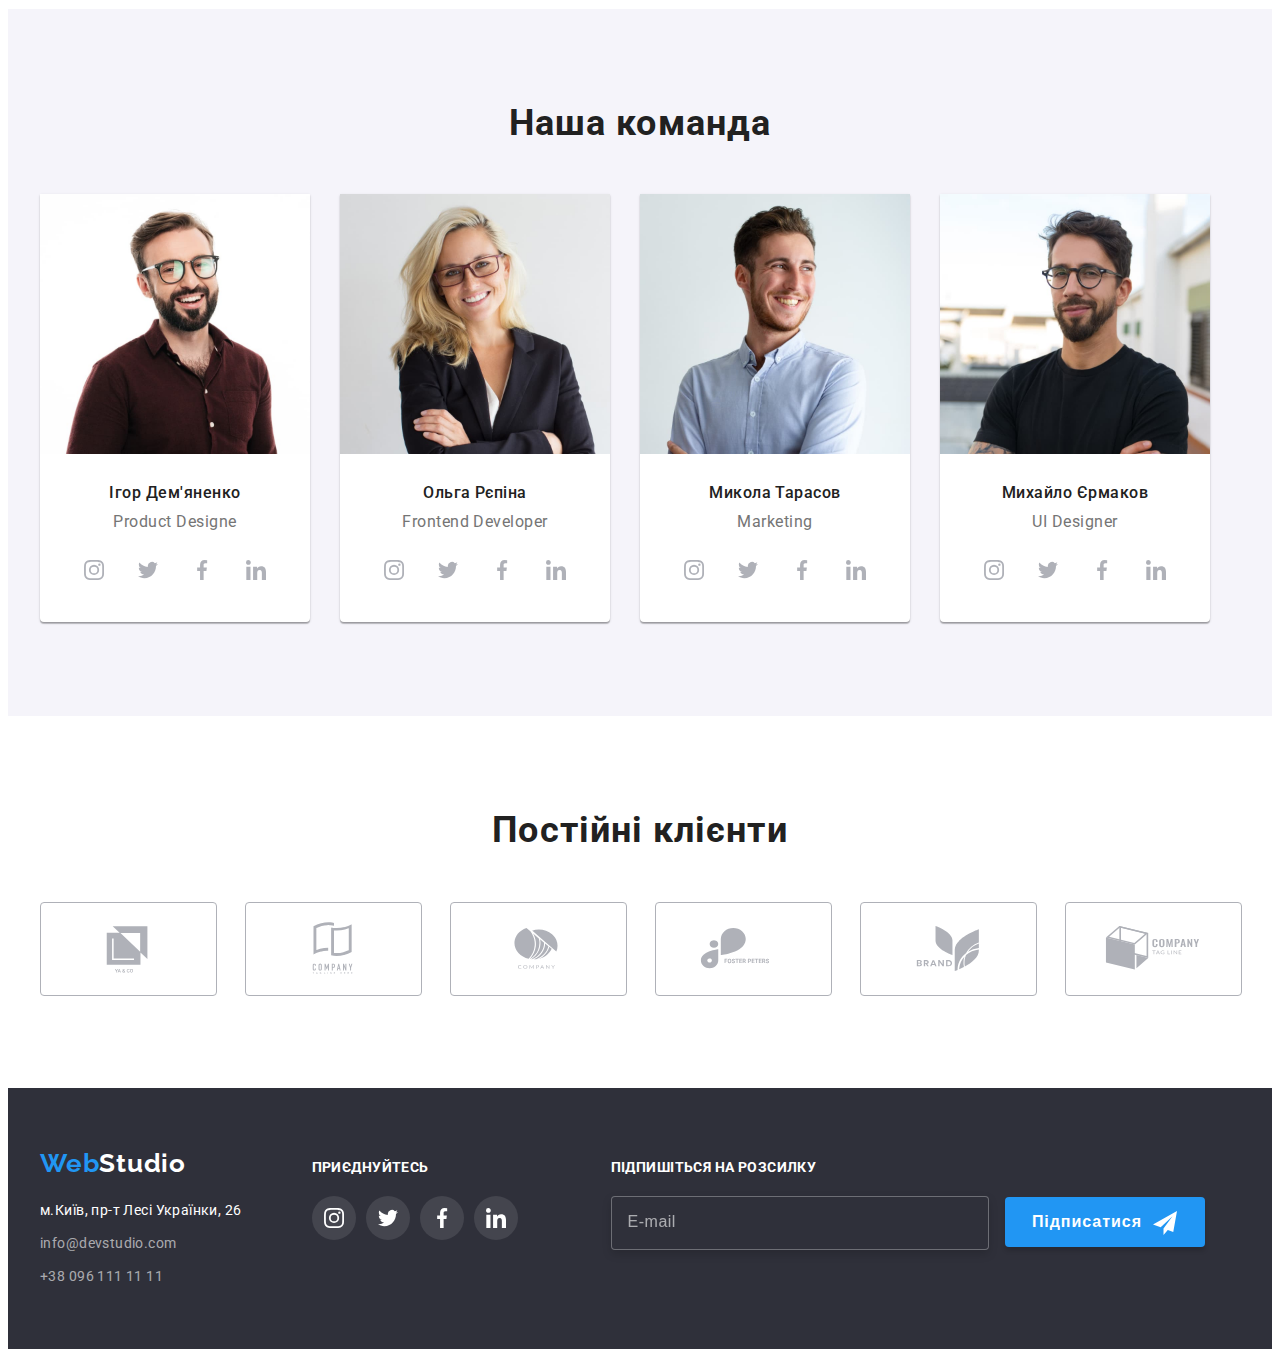
==== commit bd39c63a: "hw-06" ====
--- a/index.html
+++ b/index.html
@@ -372,7 +372,7 @@
       </section>
       <section class="section">
         <div class="container">
-          <h2 class="section-title">Постійні клієнти</h2>
+          <p class="section-title">Постійні клієнти</p>
           <ul class="logo-list list">
             <li class="logo-item">
               <a href="#" class="logo-link line" target="_blank" rel="noopener noreferrer nofollow">
@@ -446,7 +446,7 @@
           </address>
         </div>
         <div class="footer-social">
-          <h3 class="footer-title">Приєднуйтесь</h3>
+          <p class="footer-title">Приєднуйтесь</p>
           <ul class="footer-social-list list">
             <li class="footer-social-item">
               <a
@@ -499,7 +499,7 @@
           </ul>
         </div>
         <div class="footer-mail">
-          <h3 class="footer-title">Підпишіться на розсилку</h3>
+          <p class="footer-title">Підпишіться на розсилку</p>
           <form class="online-form">
             <input type="email" placeholder="E-mail" class="input-online" name="online-name" />
             <button type="submit" class="btn-online">
--- a/css/styles.css
+++ b/css/styles.css
@@ -266,7 +266,7 @@
   font-family: inherit;
   font-weight: 700;
   font-size: 16px;
-  line-height: 30px;
+  line-height: 1.88;
   letter-spacing: 0.06em;
   box-shadow: 0px 4px 4px rgba(0, 0, 0, 0.15);
   border-radius: 4px;
@@ -575,11 +575,13 @@
 .input-online {
   width: 358px;
   height: 50px;
+  padding-left: 16px;
   border: 1px solid rgba(255, 255, 255, 0.3);
   filter: drop-shadow(0px 4px 4px rgba(0, 0, 0, 0.15));
   border-radius: 4px;
   margin-right: 12px;
   background-color: var(--hero-footer-bg-color);
+  color: var(--primary-white-color);
   cursor: pointer;
 }
 
@@ -588,7 +590,6 @@
   line-height: 1.25;
   display: flex;
   align-items: center;
-  padding-left: 16px;
   letter-spacing: 0.03em;
   color: rgba(255, 255, 255, 0.6);
 }
@@ -596,6 +597,11 @@
 .btn-online {
   min-width: 200px;
   height: 50px;
+  font-style: normal;
+  font-weight: 700;
+  font-size: 16px;
+  line-height: 1.88;
+  letter-spacing: 0.06em;
   background-color: var(--accent-color);
   color: var(--primary-white-color);
   box-shadow: 0px 4px 4px rgba(0, 0, 0, 0.15);
@@ -813,6 +819,7 @@
 .modal-input {
   width: 100%;
   height: 40px;
+  height: 40px;
   border: 1px solid rgba(33, 33, 33, 0.2);
   border-radius: 4px;
   font-size: 15px;
@@ -853,6 +860,7 @@
 }
 
 .modal-comment {
+  display: block;
   box-sizing: border-box;
   width: 100%;
   height: 120px;
@@ -925,7 +933,7 @@
   font-style: normal;
   font-weight: 700;
   font-size: 16px;
-  line-height: 30px;
+  line-height: 1.88;
   letter-spacing: 0.06em;
   color: var(--primary-white-color);
   background-color: var(--accent-color);
